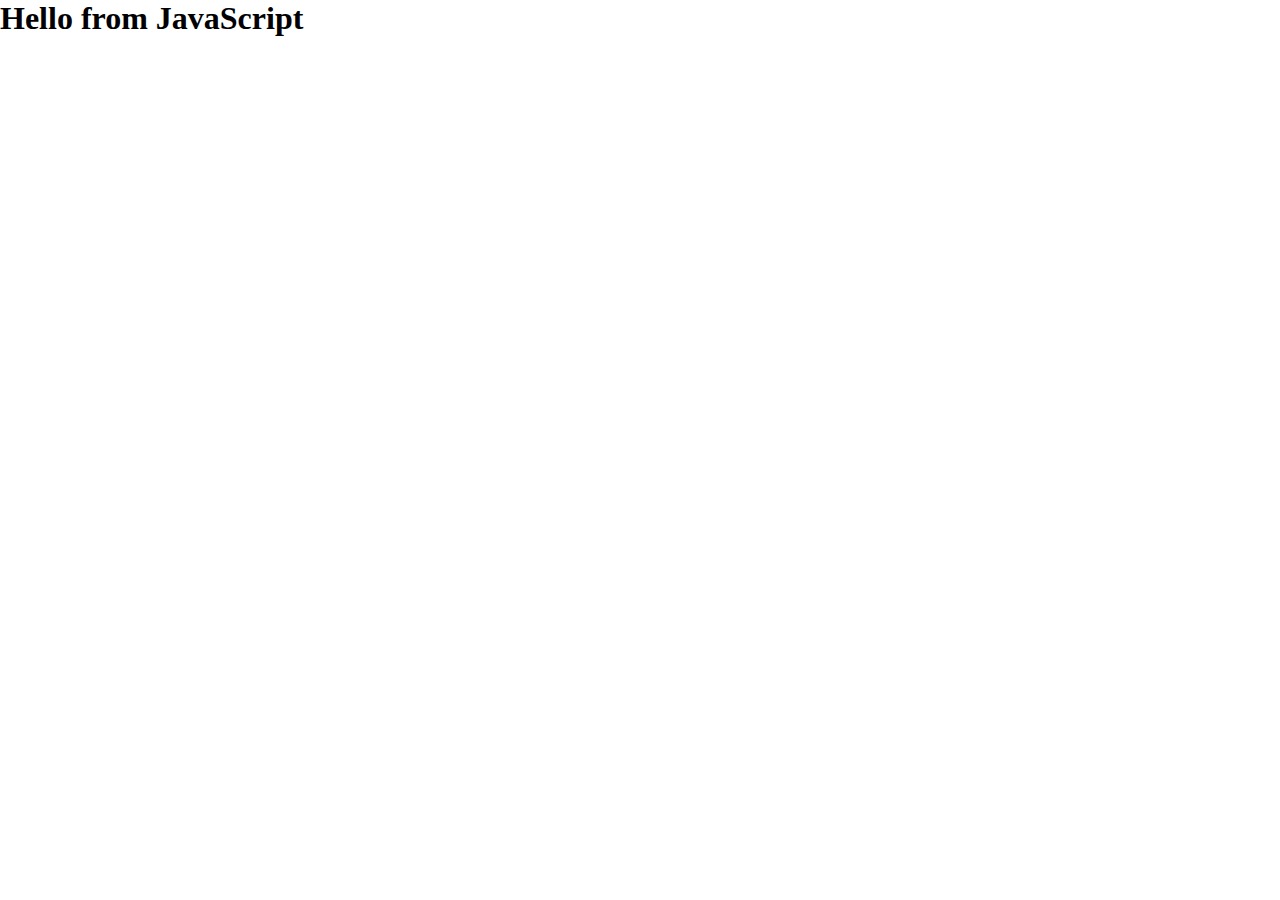
==== index.html @ 483d495b "first commit" ====
<!DOCTYPE html>
<html lang="en">
<head>
    <meta charset="UTF-8">
    <meta http-equiv="X-UA-Compatible" content="IE=edge">
    <meta name="viewport" content="width=device-width, initial-scale=1.0">
    <title>Git course</title>
    <style>
        * {
margin: 0%;
padding: 0%;
        }
    </style>
</head>
<body>
     <h1>Hello Git</h1>
</body>
<script src="script.js" ></script>
</html>
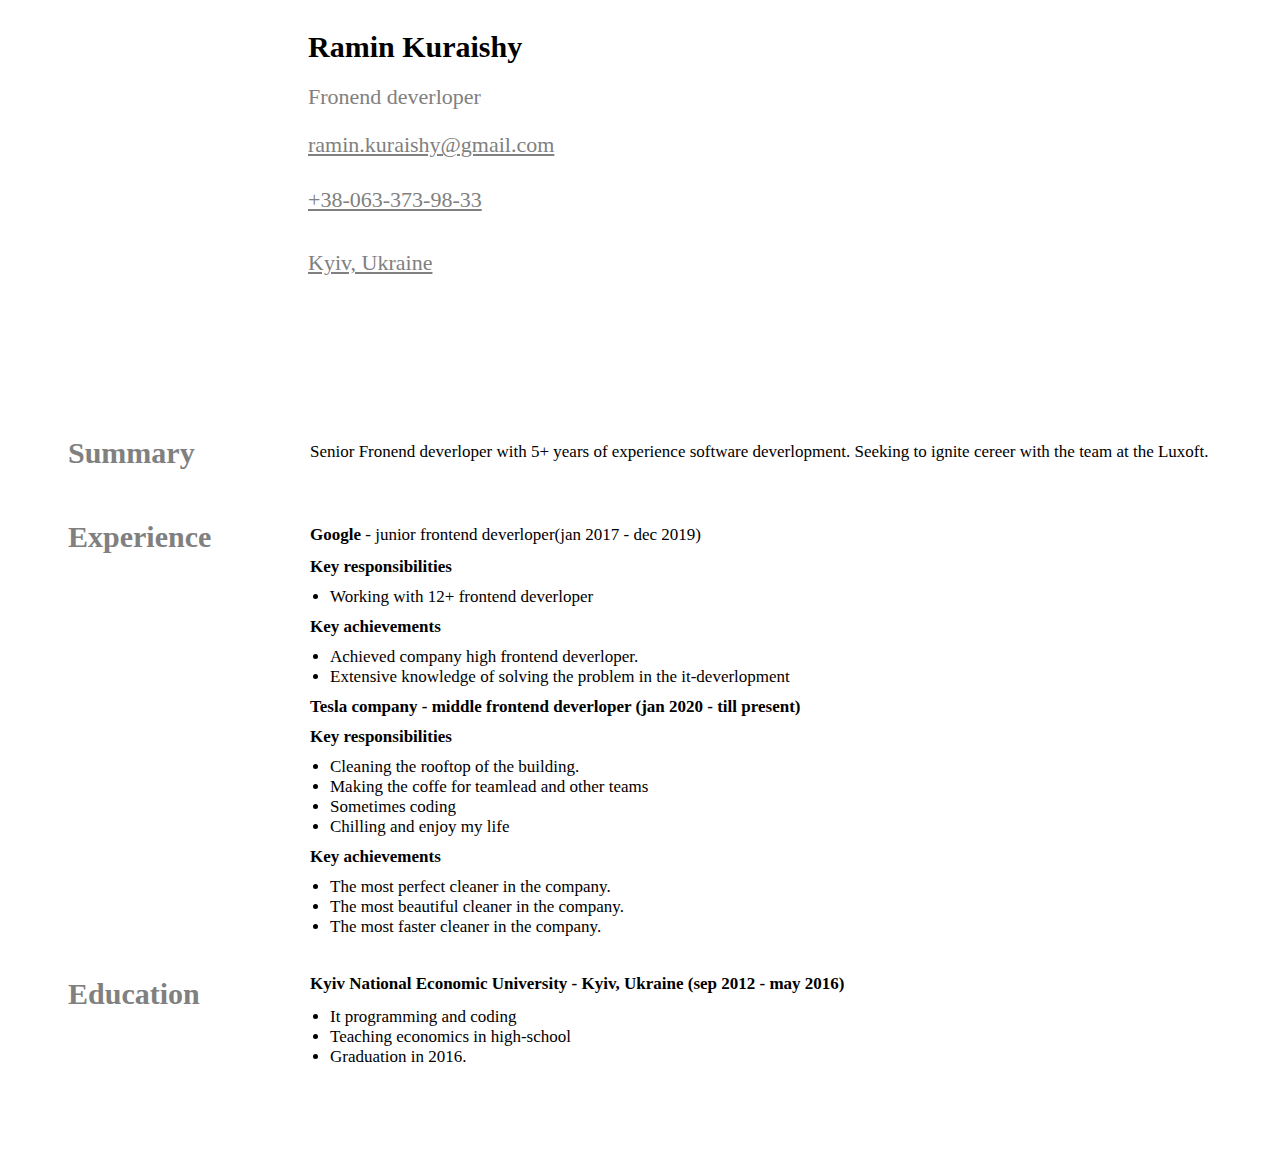
==== commit 2d339982: "rename index.html" ====
--- a/index.html
+++ b/index.html
@@ -1,19 +1,90 @@
 <!DOCTYPE html>
-<html lang="en">
+<html lang="ru">
 <head>
-    <meta charset="UTF-8">
-    <meta http-equiv="X-UA-Compatible" content="IE=edge">
-    <meta name="viewport" content="width=device-width, initial-scale=1.0">
-    <title>Git course</title>
-    <style>
-        * {
-margin: 0%;
-padding: 0%;
-        }
-    </style>
+	<meta charset="UTF-8">
+	<meta http-equiv="X-UA-Compatible" content="IE=edge">
+	<meta name="viewport" content="width=device-width, initial-scale=1.0">
+	<title> Резюме Курайши Рамин</title>
+	<link rel="stylesheet" href="CSS/1style.css">
 </head>
+
 <body>
-     <h1>Hello Git</h1>
+
+<h1 class="name">Ramin Kuraishy</h1>
+<h2 class="position">Fronend deverloper</h2>
+<h3 class="email"> ramin.kuraishy@gmail.com </h3>
+<h4 class="phone">+38-063-373-98-33</h4>
+<h5 class="location">Kyiv, Ukraine</h5>
+
+<img class="image" src="IMG/IMG_3025.JPG" alt="">
+<br>
+
+<h2 class="descrition">Summary</h2>
+<p class="myself" > Senior Fronend deverloper with 5+ years of experience software deverlopment. Seeking to ignite cereer with the team at the Luxoft.  </p>
+
+<h2 class="descrition55">Experience</h2>
+<p class="firstjob" > <span> Google </span> - junior frontend deverloper(jan 2017 - dec 2019) </p>
+
+<h3 class="responsibilities" >Key responsibilities</h3>
+<ul class="list" >
+	<li>
+		Working with 12+ frontend deverloper 
+	</li>
+</ul>
+
+<h3 class="bold" > Key achievements </h3>
+<ul class="list1" >
+	<li>
+		Achieved company high frontend deverloper.
+	</li>
+	<li>
+		Extensive knowledge of solving the problem in the it-deverlopment
+	</li>
+</ul>
+
+<h3 class="company" >Tesla company - middle frontend deverloper (jan 2020 - till present) </h3>
+
+<h3 class="responsibilities2" >Key responsibilities</h3>
+<ul class="list2" >
+	<li>
+		Cleaning the rooftop of the building.
+	</li>
+	<li>
+Making the coffe for teamlead and other teams
+	</li>
+	<li>Sometimes coding</li>
+	<li>Chilling and enjoy my life</li>
+</ul>
+
+<h3 class="achievements" >Key achievements</h3>
+
+<ul class="list3" >
+	<li>
+		The most perfect cleaner in the company.
+	</li>
+	<li>
+		The most beautiful cleaner in the company.
+	</li>
+	<li>
+		The most faster cleaner in the company.
+	</li>
+</ul>
+
+<h2 class="descrition2" >Education</h2>
+
+<h2 class="study" >Kyiv National Economic University - Kyiv, Ukraine (sep 2012 - may 2016) </h2>
+
+<ul class="list4" >
+	<li>
+		It programming and coding
+	</li>
+	<li>
+		Teaching economics in high-school
+	</li>
+	<li>
+		Graduation in 2016.
+	</li>
+</ul>
+
 </body>
-<script src="script.js" ></script>
-</html>+</html>
--- a/CSS/1style.css
+++ b/CSS/1style.css
@@ -0,0 +1,155 @@
+.name{
+    font-size: 30px;
+    font-weight: 900;
+    padding: 10px 0px 0px 300px;
+
+
+}
+
+.position{
+font-size: 22px;
+font-weight: 100;
+padding: 0px 0px 0px 300px;
+color: grey;
+
+}
+
+.email{
+    font-size: 22px;
+    font-weight: 100;
+    padding: 0px 0px 0px 300px;
+    text-decoration: underline;
+    color: grey;
+}
+
+.phone{
+    font-size: 22px;
+    font-weight: 100;
+    padding: 0px 0px 0px 300px;
+    text-decoration: underline;
+    color: grey;
+}
+
+.location{
+    font-size: 22px;
+    font-weight: 100;
+    padding: 0px 0px 0px 300px;
+    text-decoration: underline;
+    color: grey;
+}
+
+.image{
+    width: 250px;
+    position: absolute;
+    left: 25px;
+    top: 25px;
+}
+
+.descrition{
+    color: grey;
+    padding: 80px 0px 0px 60px;
+    font-size: 30px;
+}
+
+.myself{
+    position: absolute;
+    left: 310px;
+    top: 425px;
+    font-size: 17px;
+}
+
+span{font-weight: 900;}
+
+.firstjob{
+    position: absolute;
+    left: 310px;
+    top: 508px;
+    font-size: 17px;
+}
+
+.responsibilities{
+    position: absolute;
+    left: 310px;
+    top: 540px;
+    font-size: 17px;
+}
+
+.list{
+    position: absolute;
+    left: 290px;
+    top: 570px;
+    font-size: 17px;
+}
+
+.bold{
+    position: absolute;
+    left: 310px;
+    top: 600px;
+    font-size: 17px; 
+}
+
+.list1{
+    position: absolute;
+    left: 290px;
+    top: 630px;
+    font-size: 17px;
+}
+
+.company{
+    position: absolute;
+    left: 310px;
+    top: 680px;
+    font-size: 17px;
+}
+.responsibilities2{
+    left: 310px;
+    top: 710px;
+    font-size: 17px;
+    position: absolute;
+}
+
+.list2{
+    left: 290px;
+    top: 740px;
+    font-size: 17px;
+    position: absolute;
+}
+.achievements{
+    left: 310px;
+    top: 830px;
+    font-size: 17px;
+    position: absolute;
+}
+
+.list3{
+    left: 290px;
+    top: 860px;
+    font-size: 17px;
+    position: absolute; 
+}
+.descrition2{
+    color: grey;
+    padding: 398px 0px 0px 60px;
+    font-size: 30px;
+}
+
+.study{
+    left: 310px;
+    top: 960px;
+    font-size: 17px;
+    position: absolute; 
+}
+
+.list4{
+    left: 290px;
+    top: 990px;
+    font-size: 17px;
+    position: absolute; 
+   padding-bottom: 100px;
+}
+
+.descrition55{
+    color: grey;
+    padding: 25px 0px 0px 60px;
+    font-size: 30px;
+}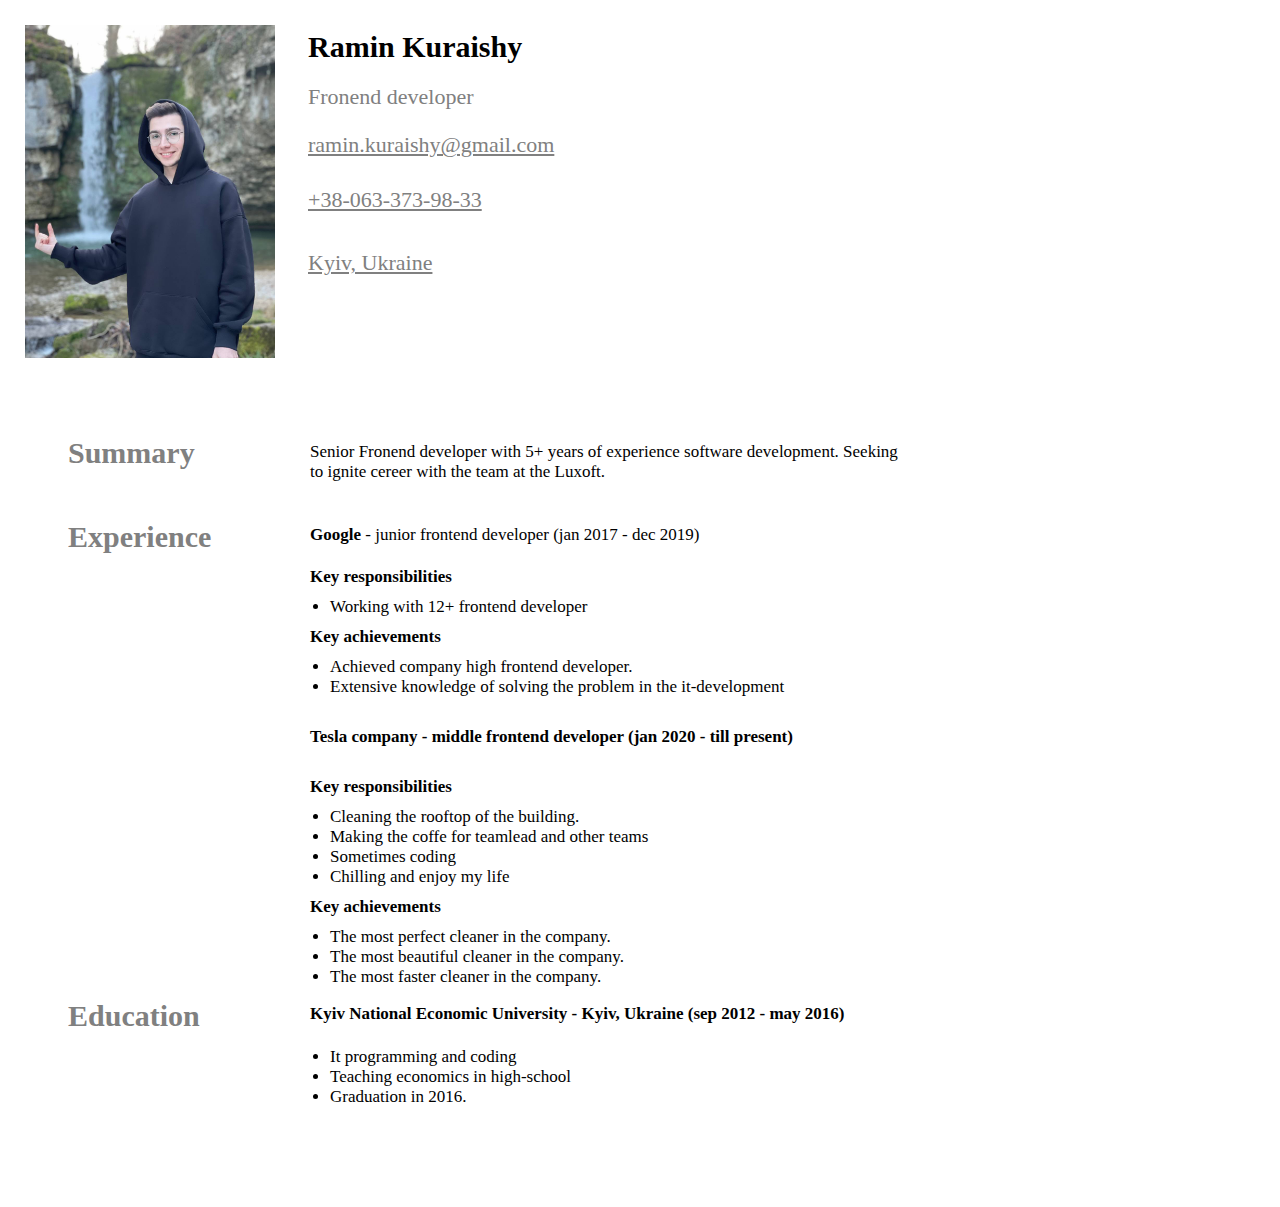
==== commit 20eb8d63: "chanche deverloper" ====
--- a/index.html
+++ b/index.html
@@ -11,7 +11,7 @@
 <body>
 
 <h1 class="name">Ramin Kuraishy</h1>
-<h2 class="position">Fronend deverloper</h2>
+<h2 class="position">Fronend developer</h2>
 <h3 class="email"> ramin.kuraishy@gmail.com </h3>
 <h4 class="phone">+38-063-373-98-33</h4>
 <h5 class="location">Kyiv, Ukraine</h5>
@@ -20,29 +20,29 @@
 <br>
 
 <h2 class="descrition">Summary</h2>
-<p class="myself" > Senior Fronend deverloper with 5+ years of experience software deverlopment. Seeking to ignite cereer with the team at the Luxoft.  </p>
+<p class="myself" > Senior Fronend developer with 5+ years of experience software development. Seeking to ignite cereer with the team at the Luxoft.  </p>
 
 <h2 class="descrition55">Experience</h2>
-<p class="firstjob" > <span> Google </span> - junior frontend deverloper(jan 2017 - dec 2019) </p>
+<p class="firstjob" > <span> Google </span> - junior frontend developer (jan 2017 - dec 2019) </p>
 
 <h3 class="responsibilities" >Key responsibilities</h3>
 <ul class="list" >
 	<li>
-		Working with 12+ frontend deverloper 
+		Working with 12+ frontend developer 
 	</li>
 </ul>
 
 <h3 class="bold" > Key achievements </h3>
 <ul class="list1" >
 	<li>
-		Achieved company high frontend deverloper.
+		Achieved company high frontend developer.
 	</li>
 	<li>
-		Extensive knowledge of solving the problem in the it-deverlopment
+		Extensive knowledge of solving the problem in the it-development
 	</li>
 </ul>
 
-<h3 class="company" >Tesla company - middle frontend deverloper (jan 2020 - till present) </h3>
+<h3 class="company" >Tesla company - middle frontend developer (jan 2020 - till present) </h3>
 
 <h3 class="responsibilities2" >Key responsibilities</h3>
 <ul class="list2" >
--- a/CSS/1style.css
+++ b/CSS/1style.css
@@ -2,7 +2,8 @@
     font-size: 30px;
     font-weight: 900;
     padding: 10px 0px 0px 300px;
-
+max-width: 1200px;
+min-width: 320px;
 
 }
 
@@ -11,6 +12,8 @@
 font-weight: 100;
 padding: 0px 0px 0px 300px;
 color: grey;
+max-width: 1200px;
+min-width: 320px;
 
 }
 
@@ -20,6 +23,8 @@
     padding: 0px 0px 0px 300px;
     text-decoration: underline;
     color: grey;
+    max-width: 1200px;
+    min-width: 320px;
 }
 
 .phone{
@@ -28,6 +33,9 @@
     padding: 0px 0px 0px 300px;
     text-decoration: underline;
     color: grey;
+    max-width: 1200px;
+    min-width: 320px;
+    display: flex;
 }
 
 .location{
@@ -36,19 +44,24 @@
     padding: 0px 0px 0px 300px;
     text-decoration: underline;
     color: grey;
+    max-width: 1200px;
+    min-width: 320px;
 }
 
 .image{
-    width: 250px;
+    max-width: 250px;
     position: absolute;
     left: 25px;
     top: 25px;
+    min-width: 200px;
 }
 
 .descrition{
     color: grey;
     padding: 80px 0px 0px 60px;
     font-size: 30px;
+    max-width: 1200px;
+    min-width: 320px;
 }
 
 .myself{
@@ -56,6 +69,8 @@
     left: 310px;
     top: 425px;
     font-size: 17px;
+    max-width: 600px;
+    min-width: 320px;
 }
 
 span{font-weight: 900;}
@@ -65,6 +80,9 @@
     left: 310px;
     top: 508px;
     font-size: 17px;
+    max-width: 1200px;
+    min-width: 320px;
+    padding-right: 10px;
 }
 
 .responsibilities{
@@ -72,6 +90,9 @@
     left: 310px;
     top: 540px;
     font-size: 17px;
+    max-width: 1200px;
+    min-width: 320px;
+    padding-top: 10px;
 }
 
 .list{
@@ -79,6 +100,9 @@
     left: 290px;
     top: 570px;
     font-size: 17px;
+    max-width: 1200px;
+    min-width: 320px;
+    padding-top: 10px;
 }
 
 .bold{
@@ -86,6 +110,9 @@
     left: 310px;
     top: 600px;
     font-size: 17px; 
+    max-width: 1200px;
+    min-width: 320px;
+    padding-top: 10px;
 }
 
 .list1{
@@ -93,6 +120,9 @@
     left: 290px;
     top: 630px;
     font-size: 17px;
+    max-width: 1200px;
+    min-width: 320px;
+    padding-top: 10px;
 }
 
 .company{
@@ -100,12 +130,18 @@
     left: 310px;
     top: 680px;
     font-size: 17px;
+    max-width: 1200px;
+    min-width: 320px;
+    padding-top: 30px;
 }
 .responsibilities2{
     left: 310px;
     top: 710px;
     font-size: 17px;
     position: absolute;
+    max-width: 1200px;
+    min-width: 320px;
+    padding-top: 50px;
 }
 
 .list2{
@@ -113,12 +149,18 @@
     top: 740px;
     font-size: 17px;
     position: absolute;
+    max-width: 1200px;
+    min-width: 320px;
+    padding-top: 50px;
 }
 .achievements{
     left: 310px;
     top: 830px;
     font-size: 17px;
     position: absolute;
+    max-width: 1200px;
+    min-width: 320px;
+    padding-top: 50px;
 }
 
 .list3{
@@ -126,11 +168,17 @@
     top: 860px;
     font-size: 17px;
     position: absolute; 
+    max-width: 1200px;
+    min-width: 320px;
+    padding-top: 50px;
 }
 .descrition2{
     color: grey;
     padding: 398px 0px 0px 60px;
     font-size: 30px;
+    max-width: 1200px;
+    min-width: 320px;
+    padding-top: 420px;
 }
 
 .study{
@@ -138,6 +186,9 @@
     top: 960px;
     font-size: 17px;
     position: absolute; 
+    max-width: 1200px;
+    min-width: 320px;
+    padding-top: 30px;
 }
 
 .list4{
@@ -146,10 +197,14 @@
     font-size: 17px;
     position: absolute; 
    padding-bottom: 100px;
+   max-width: 1200px;
+   min-width: 320px;
+   padding-top: 40px;
 }
 
 .descrition55{
     color: grey;
     padding: 25px 0px 0px 60px;
     font-size: 30px;
+    max-width: 1200px;
 }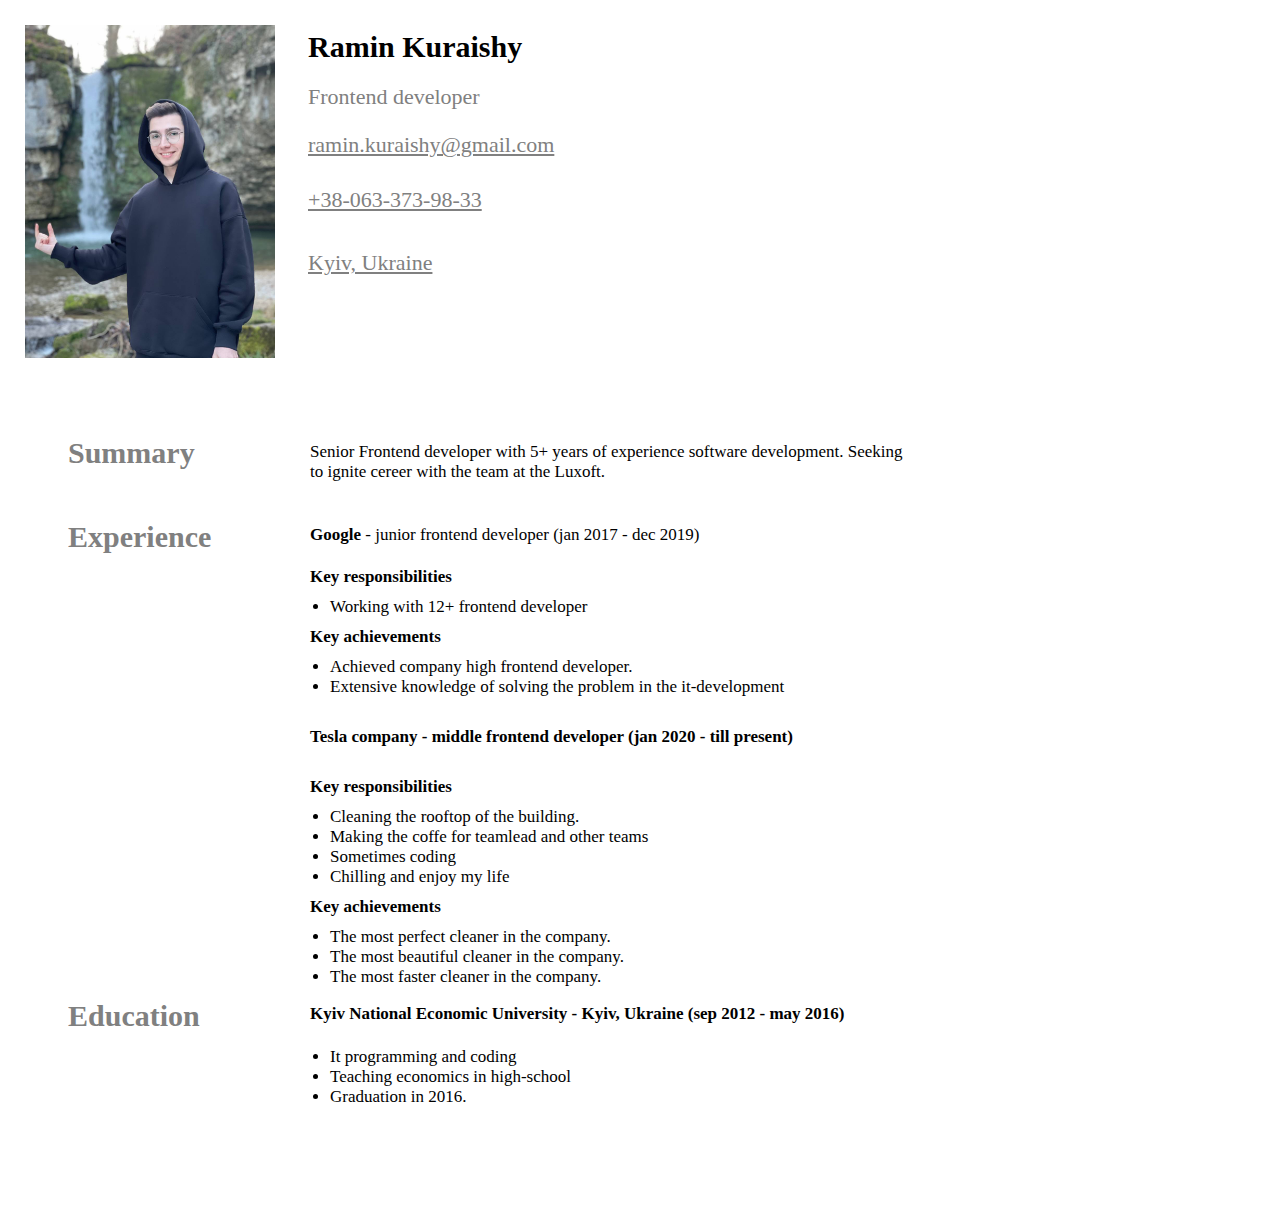
==== commit 614d41ce: "correct grammar  mistakes" ====
--- a/index.html
+++ b/index.html
@@ -11,7 +11,7 @@
 <body>
 
 <h1 class="name">Ramin Kuraishy</h1>
-<h2 class="position">Fronend developer</h2>
+<h2 class="position">Frontend developer</h2>
 <h3 class="email"> ramin.kuraishy@gmail.com </h3>
 <h4 class="phone">+38-063-373-98-33</h4>
 <h5 class="location">Kyiv, Ukraine</h5>
@@ -20,7 +20,7 @@
 <br>
 
 <h2 class="descrition">Summary</h2>
-<p class="myself" > Senior Fronend developer with 5+ years of experience software development. Seeking to ignite cereer with the team at the Luxoft.  </p>
+<p class="myself" > Senior Frontend developer with 5+ years of experience software development. Seeking to ignite cereer with the team at the Luxoft.  </p>
 
 <h2 class="descrition55">Experience</h2>
 <p class="firstjob" > <span> Google </span> - junior frontend developer (jan 2017 - dec 2019) </p>
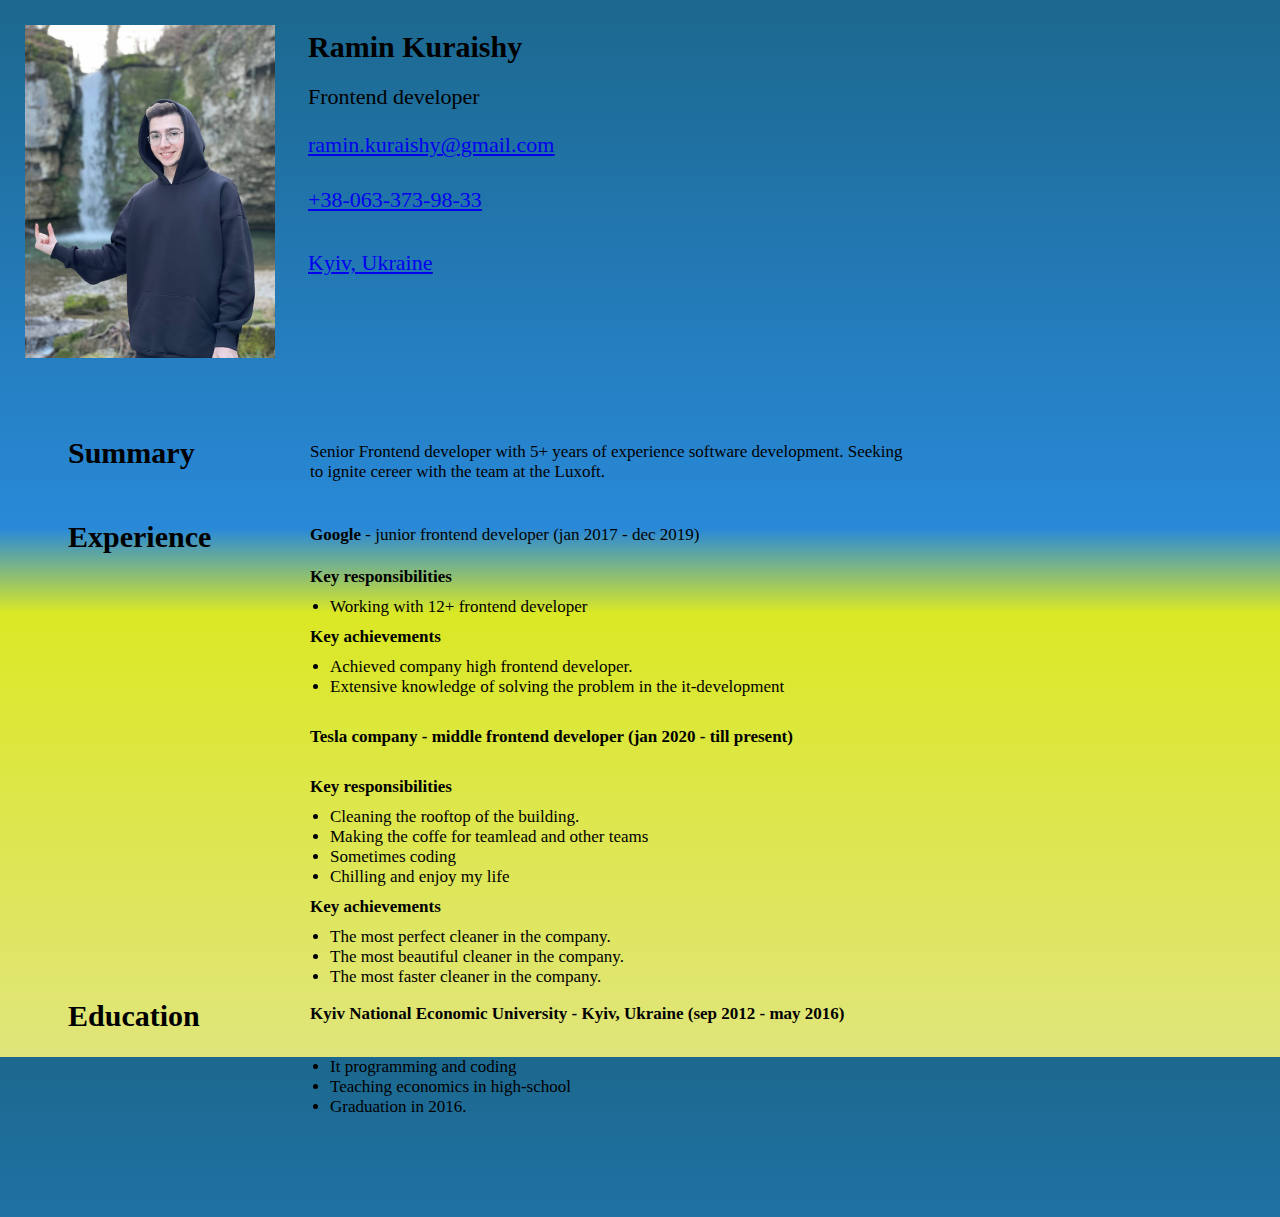
==== commit 3328205f: "add background color" ====
--- a/index.html
+++ b/index.html
@@ -12,9 +12,12 @@
 
 <h1 class="name">Ramin Kuraishy</h1>
 <h2 class="position">Frontend developer</h2>
-<h3 class="email"> ramin.kuraishy@gmail.com </h3>
-<h4 class="phone">+38-063-373-98-33</h4>
-<h5 class="location">Kyiv, Ukraine</h5>
+<h3 class="email"> <a href="mailto: ramin.kuraishy@gmail.com "> ramin.kuraishy@gmail.com </a> </h3>
+<h4 class="phone">
+	<a href="tel: 38-063-373-98-33 "> +38-063-373-98-33 </a></h4>
+<h5 class="location"> 
+<a href="https://www.google.com/maps/place/%D0%9A%D0%B8%D0%B5%D0%B2,+%D0%A3%D0%BA%D1%80%D0%B0%D0%B8%D0%BD%D0%B0,+02000/@50.4021368,30.2525113,10z/data=!3m1!4b1!4m5!3m4!1s0x40d4cf4ee15a4505:0x764931d2170146fe!8m2!3d50.4501!4d30.5234">Kyiv, Ukraine</a>	
+</h5>
 
 <img class="image" src="IMG/IMG_3025.JPG" alt="">
 <br>
--- a/CSS/1style.css
+++ b/CSS/1style.css
@@ -1,3 +1,12 @@
+body{
+/* Permalink - use to edit and share this gradient: https://colorzilla.com/gradient-editor/#1c688e+0,2989d8+50,dbe825+58,e0e57b+100,e0e57b+100,1c688e+100,e0e57b+101 */
+background: #1c688e; /* Old browsers */
+background: -moz-linear-gradient(top,  #1c688e 0%, #2989d8 50%, #dbe825 58%, #e0e57b 100%, #e0e57b 100%, #1c688e 100%, #e0e57b 101%); /* FF3.6-15 */
+background: -webkit-linear-gradient(top,  #1c688e 0%,#2989d8 50%,#dbe825 58%,#e0e57b 100%,#e0e57b 100%,#1c688e 100%,#e0e57b 101%); /* Chrome10-25,Safari5.1-6 */
+background: linear-gradient(to bottom,  #1c688e 0%,#2989d8 50%,#dbe825 58%,#e0e57b 100%,#e0e57b 100%,#1c688e 100%,#e0e57b 101%); /* W3C, IE10+, FF16+, Chrome26+, Opera12+, Safari7+ */
+filter: progid:DXImageTransform.Microsoft.gradient( startColorstr='#1c688e', endColorstr='#e0e57b',GradientType=0 ); /* IE6-9 */
+
+}
 .name{
     font-size: 30px;
     font-weight: 900;
@@ -11,7 +20,6 @@
 font-size: 22px;
 font-weight: 100;
 padding: 0px 0px 0px 300px;
-color: grey;
 max-width: 1200px;
 min-width: 320px;
 
@@ -22,9 +30,11 @@
     font-weight: 100;
     padding: 0px 0px 0px 300px;
     text-decoration: underline;
-    color: grey;
-    max-width: 1200px;
-    min-width: 320px;
+    max-width: 1200px;
+    min-width: 320px;
+}
+.email:hover{
+    color: red;
 }
 
 .phone{
@@ -32,18 +42,18 @@
     font-weight: 100;
     padding: 0px 0px 0px 300px;
     text-decoration: underline;
-    color: grey;
     max-width: 1200px;
     min-width: 320px;
     display: flex;
 }
-
+.phone:hover{
+    color: red;
+}
 .location{
     font-size: 22px;
     font-weight: 100;
     padding: 0px 0px 0px 300px;
     text-decoration: underline;
-    color: grey;
     max-width: 1200px;
     min-width: 320px;
 }
@@ -57,7 +67,6 @@
 }
 
 .descrition{
-    color: grey;
     padding: 80px 0px 0px 60px;
     font-size: 30px;
     max-width: 1200px;
@@ -173,7 +182,7 @@
     padding-top: 50px;
 }
 .descrition2{
-    color: grey;
+
     padding: 398px 0px 0px 60px;
     font-size: 30px;
     max-width: 1200px;
@@ -199,11 +208,11 @@
    padding-bottom: 100px;
    max-width: 1200px;
    min-width: 320px;
-   padding-top: 40px;
+   padding-top: 50px;
 }
 
 .descrition55{
-    color: grey;
+
     padding: 25px 0px 0px 60px;
     font-size: 30px;
     max-width: 1200px;
